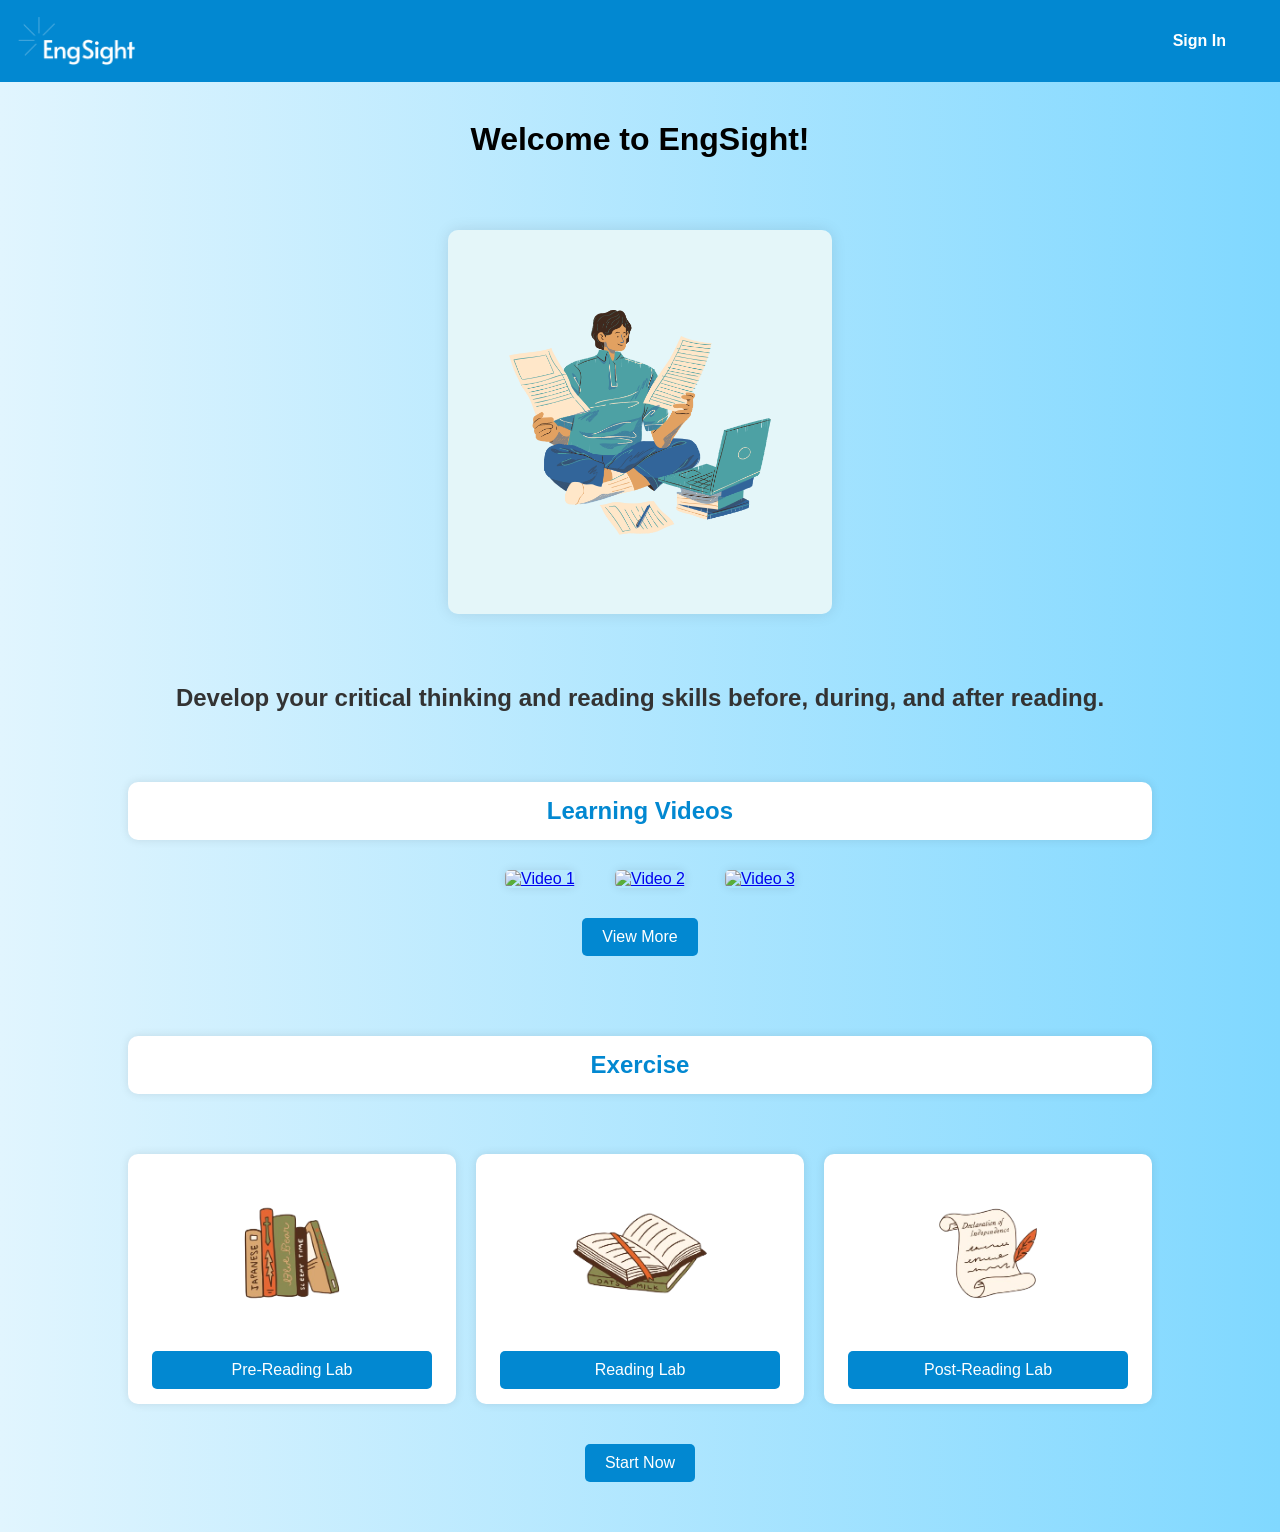
==== index.html @ 43cbd11d "done" ====
<!DOCTYPE html>
<html lang="en">
<head>
    <meta charset="UTF-8">
    <meta name="viewport" content="width=device-width, initial-scale=1.0">
    <title>Home - EngSight</title>
    <link rel="stylesheet" href="style.css">
</head>
<body>
    <nav>
        <img src="img/logo.png" alt="EngSight Logo" class="logo">
        <ul>
            <li><a href="login.html">Sign In</a></li>
        </ul>
    </nav>

    <div class="home-content">
        <h1>Welcome to EngSight!</h1>

        <div class="center-image">
            <img src="img/hom.png" alt="Main Image" class="small-img">
        </div>

        <p class="left-text">Develop your critical thinking and reading skills before, during, and after reading.</p>

        <h2 class="learning-videos-title">Learning Videos</h2>
        <div class="learning-videos">
            <div class="video-item">
                <a href="https://youtu.be/S_DfFaVkaqQ?si=sVds4JDy1cHnxOpL" target="_blank">
                    <img src="https://img.youtube.com/vi/S_DfFaVkaqQ/0.jpg" alt="Video 1">
                </a>
            </div>
            <div class="video-item">
                <a href="https://youtu.be/MNZO-dpyi2w?si=A8DGUYsQfSD5yvec" target="_blank">
                    <img src="https://img.youtube.com/vi/MNZO-dpyi2w/0.jpg" alt="Video 2">
                </a>
            </div>
            <div class="video-item">
                <a href="https://youtu.be/WP2fWsLNdQI?si=oj3CVP224Wdy1DVW" target="_blank">
                    <img src="https://img.youtube.com/vi/WP2fWsLNdQI/0.jpg" alt="Video 3">
                </a>
            </div>
        </div>

        <a href="all-videos.html" class="view-more">View More</a>

        <div class="exercise-title">
            Exercise
        </div>
        

        <div class="links">
            <div class="link-item" onclick="showDescription('pre-reading')">
                <img src="img/pre.png" alt="Pre-Reading Image">
                <a href="javascript:void(0)" class="link-button">Pre-Reading Lab</a>
            </div>
            <div class="link-item" onclick="showDescription('reading')">
                <img src="img/read.png" alt="Reading Lab Image">
                <a href="javascript:void(0)" class="link-button">Reading Lab</a>
            </div>
            <div class="link-item" onclick="showDescription('post-reading')">
                <img src="img/post.png" alt="Post-Reading Image">
                <a href="javascript:void(0)" class="link-button">Post-Reading Lab</a>
            </div>
        </div>

        <div class="description-container" id="description-container">
        </div>

        <button class="start-now" onclick="startNow()">Start Now</button>
    </div>

    <script src="js/index.js"></script>
</body>
</html>
---- style.css ----
body {
    font-family: Arial, sans-serif;
    background: linear-gradient(to right, #e1f5fe, #80d8ff);
    margin: 0;
    padding: 0;
}

nav {
    background-color: #0288d1;
    color: #fff;
    padding: 1em;
    position: fixed;
    top: 0;
    left: 0;
    width: 100%;
    z-index: 10;
    display: flex;
    justify-content: space-between;
    align-items: center;
}

nav img.logo {
    height: 50px;
    margin-right: auto;
}

nav ul {
    list-style: none;
    margin: 0;
    padding: 0;
    display: flex;
    justify-content: flex-end;
    margin-left: auto;
}

nav ul li {
    margin: 0 0.5em;
}

nav ul li a {
    color: #fff;
    text-decoration: none;
    font-weight: bold;
    padding-right: 30px;
}

.no-signin nav ul li a[href="login.html"] {
    display: none;
}

.home-content {
    text-align: center;
    margin-top: 100px;
}

.home-content p {
    font-size: 1.5em;
    font-weight: bold;
    color: #333333;
    margin: 20px auto;
    max-width: 80%;
}

.home-content {
    display: flex;
    flex-direction: column;
    align-items: center;
}

.main-layout {
    display: flex;
    align-items: center;
    justify-content: flex-start;
}

.left-text {
    margin-right: 20px;
}

.center-image {
    margin-left: auto;
}

.home-box-container {
    display: flex;
    flex-wrap: wrap;
    justify-content: space-between;
    gap: 10px;
    padding: 0 10px;
    box-sizing: border-box;
}

.home-box {
    flex: 1 1 calc(33.33% - 10px);
    box-sizing: border-box;
    margin-bottom: 10px;
    min-width: 250px;
}

.center-image {
    margin: 50px auto;
}

.center-image img.small-img {
    width: 30%;
    margin: 0 auto;
    display: block;
    border-radius: 10px;
    box-shadow: 0 0 15px rgba(0, 0, 0, 0.1);
}

.left-text {
    display: inline-block;
    vertical-align: top;
    margin-right: 20px;
}

.home-content .links {
    display: grid;
    grid-template-columns: 1fr 1fr 1fr;
    gap: 20px;
    justify-items: center;
    margin: 40px auto;
    width: 80%;
}

.link-item {
    background-color: #ffffff;
    padding: 15px;
    border-radius: 10px;
    box-shadow: 0 0 10px rgba(0, 0, 0, 0.1);
    text-align: center;
    width: 100%;
    max-width: 100%;
    cursor: pointer;
}

.link-item img {
    width: 100%;
    height: auto;
    margin-bottom: 10px;
}

.link-button {
    display: block;
    padding: 10px;
    background-color: #0288d1;
    color: #fff;
    text-decoration: none;
    border-radius: 5px;
    text-align: center;
    width: 100%;
    max-width: 280px;
    margin: 0 auto;
    font-size: 16px;
}

.description-container {
    margin: 20px auto;
    padding: 20px;
    background-color: #ffffff;
    border-radius: 10px;
    box-shadow: 0 0 10px rgba(0, 0, 0, 0.1);
    max-width: 800px;
    display: none;
}

.start-now {
    background-color: #0288d1;
    color: #fff;
    border: none;
    padding: 10px 20px;
    border-radius: 5px;
    font-size: 16px;
    margin-top: 0px;
    margin-bottom: 50px;
    cursor: pointer;
}

.start-now:hover {
    background-color: #0277bd;
    transform: scale(1.05);
    transition: transform 0.3s;
}

.content {
    width: 70%;
    margin: 80px auto;
    background-color: #fff;
    padding: 2em;
    box-shadow: 0 0 10px rgba(0, 0, 0, 0.1);
    border-radius: 10px;
}

.submission-tool textarea {
    width: 100%;
    max-width: 100%;
    min-width: 0;
}

.argument-item textarea {
    width: 100%;
    max-width: 100%;
}

.submission-tool {
    margin: 20px auto;
    width: 71.5%; 
    background: linear-gradient(180deg, #fff 50%, #f0f0f0 100%); 
    border-radius: 10px; 
    box-shadow: 0 8px 20px rgba(0, 0, 0, 0.2);
    padding: 20px;
    transition: background-color 0.3s;

}

.submission-tool textarea {
    width: 100%;
    height: 150px;
    border: 1px solid #ccc;
    border-radius: 5px;
    padding: 1px;
    font-size: 16px;
    resize: none;
}

.submission-tool button {
    background-color: #0288d1;
    color: #fff;
    border: none;
    border-radius: 5px;
    padding: 10px 20px;
    font-size: 16px; 
    margin-top: 10px;
    cursor: pointer;
    transition: background-color 0.3s;
}

.submission-tool button:hover {
    background: linear-gradient(180deg, #e0e0e0 50%, #fff 100%);
    transform: scale(1.05);
}

.login-container {
    display: flex;
    justify-content: center;
    align-items: center;
    height: 100vh;
    background-color: #e0f7fa;
}

.login-box {
    background-color: #fff;
    padding: 40px;
    border-radius: 10px;
    box-shadow: 0 0 15px rgba(0, 0, 0, 0.1);
    text-align: center;
    width: 100%;
    max-width: 400px;
}

h2 {
    margin-bottom: 20px;
    color: #0288d1;
}

form input[type="email"],
form input[type="password"] {
    width: 100%;
    padding: 10px;
    margin: 10px 0;
    border-radius: 5px;
    border: 1px solid #0288d1;
}

form button {
    width: 100%;
    padding: 10px;
    background-color: #0288d1;
    color: #fff;
    border: none;
    border-radius: 5px;
    cursor: pointer;
}

form button:hover {
    background-color: #0277bd;
}

form input:focus {
    border-color: #0277bd;
    outline: none;
}

.video-gallery {
    display: grid;
    grid-template-columns: repeat(5, 1fr);
    grid-gap: 20px;
    margin: 40px auto;
    max-width: 1200px;
    padding: 10px;
}

.video-item {
    width: 100%;
    height: auto;
}

.video-item img {
    width: 100%;
    height: auto;
    border-radius: 5px;
    transition: transform 0.3s ease;
}

.video-item img:hover {
    transform: scale(1.05);
}

.box-container {
    display: flex;
    flex-wrap: wrap;
    justify-content: center;
    gap: 16px;
}

.box {
    flex: 1 1 100%;
    max-width: 300px;
    margin: 8px;
}

.vocabulary-quiz {
    display: flex;
    flex-direction: column;
    align-items: center;
    width: 100%;
    max-width: 500px;
}

.drop-area, .drag-item {
    width: 100%;
    max-width: 300px;
    margin: 8px auto;
}

@media (max-width: 1024px) {
    nav ul li {
        margin: 0 0.5em;
    }
    .video-gallery {
        grid-template-columns: repeat(4, 1fr);
    }
}

@media (max-width: 768px) {
    .home-content p {
        font-size: 1.2em;
    }
    .center-image img.small-img {
        width: 50%;
    }
    .video-gallery {
        grid-template-columns: repeat(2, 1fr);
    }
    .main-layout {
        flex-direction: column;
    }

    .home-box-container {
        flex-direction: column;
        gap: 15px;
    }
    .home-box {
        flex: 1 1 calc(50% - 20px);
        width: 100%;
    }
    .link-item {
        padding: 10px;
        max-width: 90%;
        margin: 0 auto;
    }
    
    .vocabulary-quiz .drop-box,
    .vocabulary-quiz .draggable-answer {
        width: 100%;
        max-width: 90%;
        margin: 5px auto;
    }

    .quiz-wrapper {
        flex-direction: column;
    }
    .quiz-questions, .quiz-answers {
        width: 100%;
    }
    .answer {
        width: 100%;
    }
}

@media (max-width: 480px) {
    .home-content p {
        font-size: 1em;
    }
    .center-image img.small-img {
        width: 70%;
    }
    .video-gallery {
        grid-template-columns: repeat(1, 1fr);
    }

    nav {
        flex-direction: column;
        align-items: center;
    }
    nav ul {
        justify-content: center;
    }

    .home-box {
        flex: 1 1 100%;
    }

    .quiz-wrapper {
        flex-direction: column;
    }
    .quiz-questions, .quiz-answers {
        width: 100%;
    }
    .quiz-answers .answer-box {
        flex: 1 1 100%;
    }
}

@media (min-width: 540px) and (max-width: 768px) {
    .home-box {
        flex: 1 1 calc(50% - 10px); 
    }
}

* {
    box-sizing: border-box;
}

.learning-videos-title {
    background-color: #fff;
    padding: 15px 20px;
    border-radius: 10px;
    display: inline-block;
    margin: 50px auto 20px auto;
    box-shadow: 0 0 10px rgba(0, 0, 0, 0.1);
    text-align: center;
    width: 80%;
}

.learning-videos {
    margin: 0 auto;
    display: grid;
    grid-template-columns: repeat(3, 1fr);
    gap: 20px;
    max-width: 80%;
    justify-content: center;
}

.learning-videos img {
    width: 100%;
    border-radius: 10px;
    box-shadow: 0 0 10px rgba(0, 0, 0, 0.1);
}

.view-more {
    display: inline-block;
    margin-top: 20px;
    padding: 10px 20px;
    background-color: #0288d1;
    color: #fff;
    text-decoration: none;
    border-radius: 5px;
}

.view-more:hover {
    background-color: #0277bd;
    transform: scale(1.05);
    transition: transform 0.3s;
}

.all-videos-content {
    padding: 20px;
    text-align: center;
}

.video-gallery {
    display: flex;
    flex-wrap: wrap;
    justify-content: center;
    margin: 0 auto;
}

.video-item {
    margin: 10px;
}

.video-item img {
    width: 200px;
    height: auto;
    border-radius: 5px;
}

.video-gallery {
    display: grid;
    grid-template-columns: repeat(auto-fill, minmax(200px, 1fr));
    gap: 20px;
    justify-items: center;
}

.video-item img {
    width: 100%;
    height: auto;
    border-radius: 5px;
}

.exercise-title {
    background-color: #fff;
    padding: 15px 20px;
    border-radius: 10px;
    margin: 80px auto 20px auto;
    box-shadow: 0 0 10px rgba(0, 0, 0, 0.1);
    text-align: center;
    width: 80%;
    font-size: 24px;
    font-weight: bold;
    color: #0288d1;
}

.quiz-container {
    margin-bottom: 20px;
}

.quiz-item {
    margin-bottom: 10px;
}

.dropzone {
    width: 100%;
    max-width: 90%;
    height: auto;
    margin-top: 5px;
    padding: 10px;
    border: 2px dashed #ccc;
    text-align: center;
}

.answers {
    margin-top: 20px;
}

.answer {
    margin: 10px 0;
    padding: 10px;
    width: 100%;
    max-width: 90%;
    background-color: #f1f1f1;
    border: 1px solid #ccc;
    cursor: move;
}

.quiz-wrapper {
    display: flex;
    flex-wrap: wrap;
    justify-content: space-between;
    gap: 10px;
    box-sizing: border-box;
    flex-direction: column;
    padding: 20px;
}

answer-box {
    flex: 1;
    padding: 10px;
    box-sizing: border-box;
}

.answer-draggable {
    width: 100%;
    margin-bottom: 10px;
}

.quiz-questions {
    flex: 1 1 100%;
}

.quiz-questions, .quiz-answers {
    width: 100%;
    margin-bottom: 15px;
}

.quiz-answers {
    display: flex;
    flex-wrap: wrap;
    justify-content: space-between;
    gap: 10px;
    width: 100%;
}

.quiz-answers .answer-box {
    flex: 1 1 calc(50% - 10px);
    margin-bottom: 10px;
    box-sizing: border-box;
}

.article-section p {
    text-align: justify;
}

.full-article {
    margin-top: 20px;
    padding: 15px;
    background-color: #f9f9f9;
    border: 1px solid #ddd;
}

button {
    background-color: #007BFF;
    color: white;
    padding: 10px 20px;
    border: none;
    cursor: pointer;
    border-radius: 5px;
    transition: background-color 0.3s;
}

button:hover {
    background-color: #0056b3;
    transform: scale(1.05);
    transition: transform 0.3s;
}
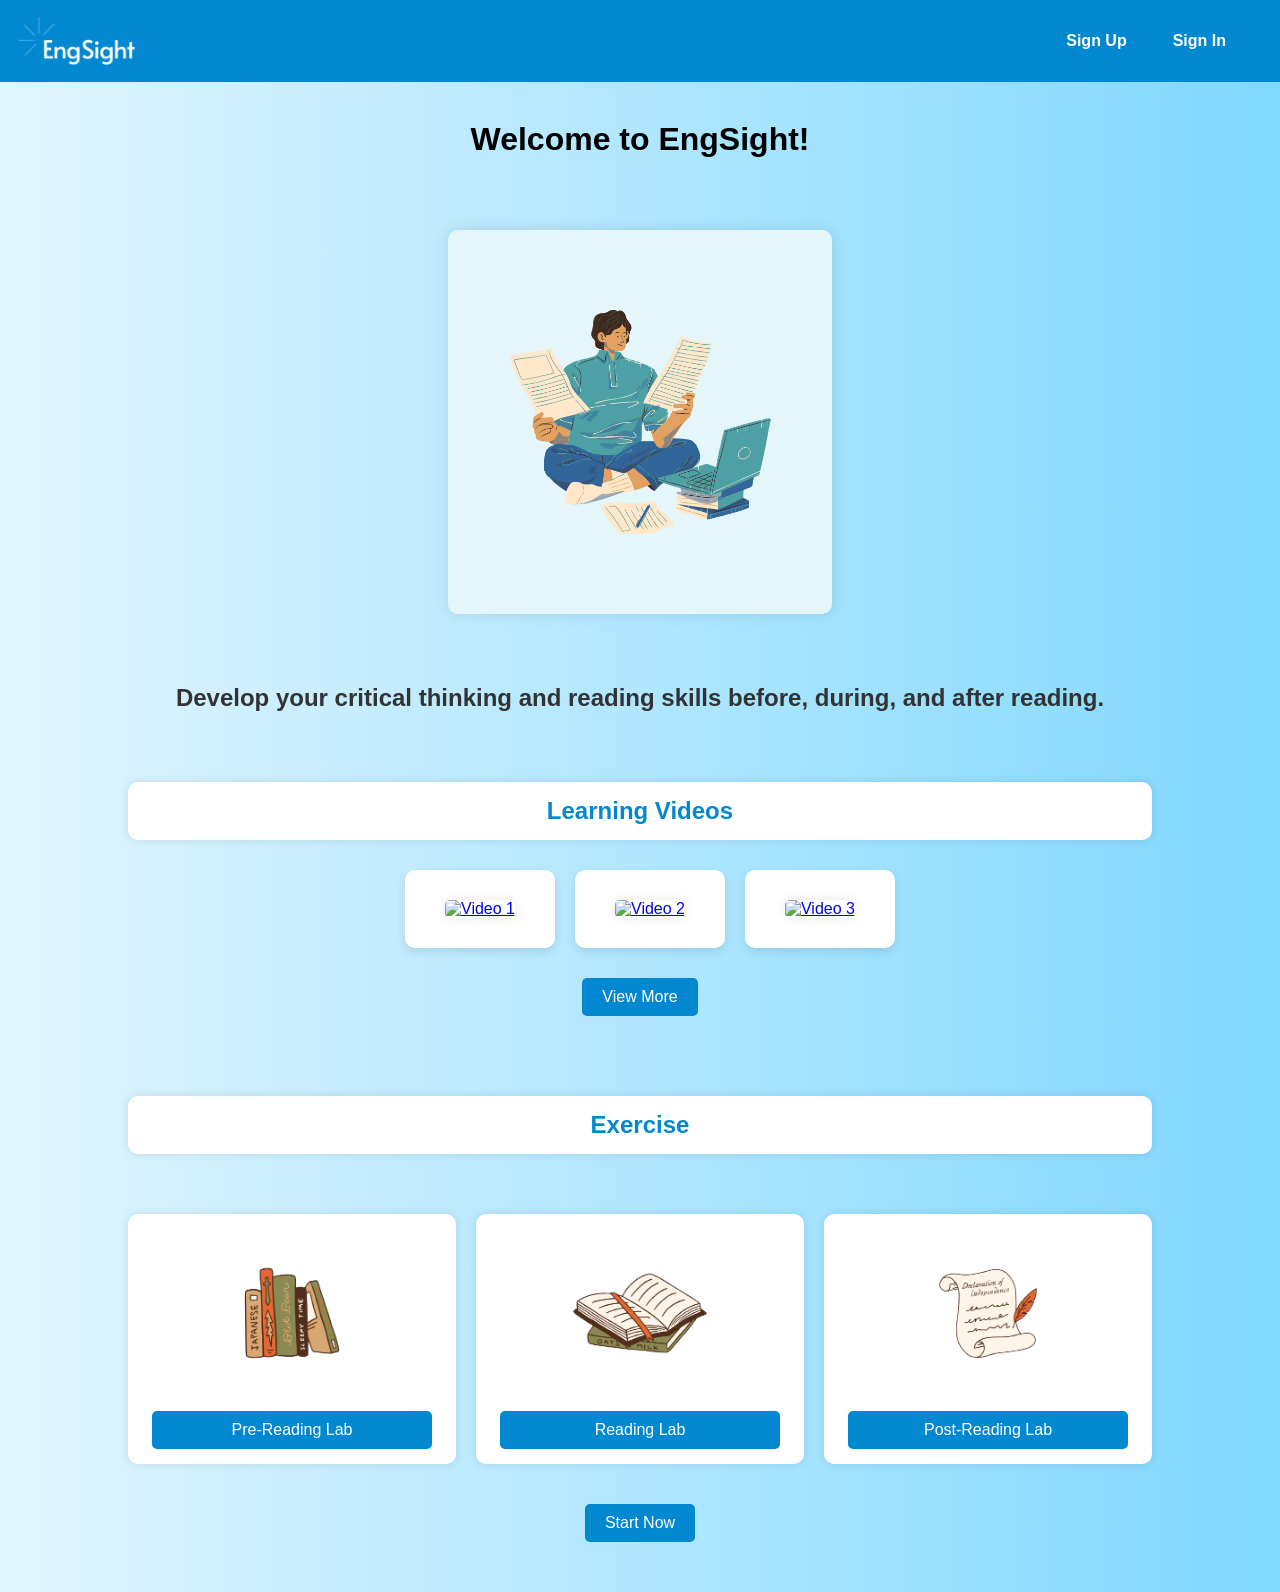
==== commit 4ad844dc: "fe only" ====
--- a/index.html
+++ b/index.html
@@ -10,7 +10,11 @@
     <nav>
         <img src="img/logo.png" alt="EngSight Logo" class="logo">
         <ul>
-            <li><a href="login.html">Sign In</a></li>
+            <li><a href="register.html">Sign Up</a></li> <!-- Tambahkan hidden jika ingin default sembunyi -->
+            <li><a href="login.html">Sign In</a></li> <!-- Tambahkan hidden jika ingin default sembunyi -->
+            <li class="profile-menu hidden">
+                <a href="profile.html" class="profile-link">Profile</a>
+            </li>
         </ul>
     </nav>
 
@@ -47,7 +51,6 @@
         <div class="exercise-title">
             Exercise
         </div>
-        
 
         <div class="links">
             <div class="link-item" onclick="showDescription('pre-reading')">
@@ -67,9 +70,9 @@
         <div class="description-container" id="description-container">
         </div>
 
-        <button class="start-now" onclick="startNow()">Start Now</button>
+        <button class="start-now" id="start-now">Start Now</button>
     </div>
 
-    <script src="js/index.js"></script>
+    <script src="js/script.js"></script>
 </body>
 </html>
--- a/style.css
+++ b/style.css
@@ -209,9 +209,16 @@
     background: linear-gradient(180deg, #fff 50%, #f0f0f0 100%); 
     border-radius: 10px; 
     box-shadow: 0 8px 20px rgba(0, 0, 0, 0.2);
-    padding: 20px;
+    padding: 30px;
     transition: background-color 0.3s;
 
+}
+
+.submission-tool h3 {
+    font-size: 24px;
+    color: #333333;
+    text-align: center;
+    margin-bottom: 20px;
 }
 
 .submission-tool textarea {
@@ -246,7 +253,7 @@
     justify-content: center;
     align-items: center;
     height: 100vh;
-    background-color: #e0f7fa;
+    background-color: linear-gradient(to right, #e1f5fe, #80d8ff);
 }
 
 .login-box {
@@ -259,6 +266,23 @@
     max-width: 400px;
 }
 
+/* Styling khusus untuk teks di halaman login */
+.login-box p {
+    font-size: 14px; /* Sesuaikan ukuran font agar sama dengan teks di halaman signup */
+    color: #000; /* Warna hitam untuk "Don’t have an account?" */
+}
+
+.login-box p a {
+    color: #0288d1; /* Warna biru untuk "Create new account" */
+    font-weight: bold;
+    text-decoration: none;
+}
+
+.login-box p a:hover {
+    text-decoration: underline;
+}
+
+
 h2 {
     margin-bottom: 20px;
     color: #0288d1;
@@ -278,9 +302,11 @@
     padding: 10px;
     background-color: #0288d1;
     color: #fff;
+    font-size: 16px;
     border: none;
-    border-radius: 5px;
+    border-radius: 4px;
     cursor: pointer;
+    margin-top: 20px;
 }
 
 form button:hover {
@@ -290,6 +316,77 @@
 form input:focus {
     border-color: #0277bd;
     outline: none;
+}
+
+body {
+    font-family: Arial, sans-serif;
+    background: linear-gradient(to right, #e1f5fe, #80d8ff);
+    margin: 0;
+    padding: 0;
+}
+
+/* Sign-up page wrapper for centering */
+.sign-up-page {
+    display: flex;
+    justify-content: center;
+    align-items: center;
+    height: 100vh; /* Full viewport height to center vertically */
+}
+
+.sign-up-container {
+    background-color: white;
+    padding: 40px;
+    border-radius: 8px;
+    box-shadow: 0 4px 8px rgba(0, 0, 0, 0.2);
+    width: 100%;
+    max-width: 400px;
+    text-align: center;
+}
+
+.sign-up-container h2 {
+    font-size: 24px;
+    color: #0288d1;
+    margin-bottom: 20px;
+}
+
+.sign-up-container input {
+    width: 100%;
+    padding: 10px;
+    margin: 10px 0;
+    font-size: 16px;
+    border: 1px solid #0288d1;
+    border-radius: 4px;
+}
+
+.sign-up-container button {
+    width: 100%;
+    padding: 10px;
+    background-color: #0288d1;
+    color: white;
+    font-size: 16px;
+    border: none;
+    border-radius: 4px;
+    cursor: pointer;
+    margin-top: 20px;
+}
+
+.sign-up-container button:hover {
+    background-color: #026fa1;
+}
+
+.sign-up-container p {
+    margin-top: 20px;
+    font-size: 14px;
+}
+
+.sign-up-container p a {
+    color: #0288d1;
+    text-decoration: none;
+    font-weight: bold;
+}
+
+.sign-up-container p a:hover {
+    text-decoration: underline;
 }
 
 .video-gallery {
@@ -520,6 +617,33 @@
     border-radius: 5px;
 }
 
+/* Style for learning video thumbnails */
+.learning-videos .video-item,
+.video-list iframe {
+    background-color: #ffffff; /* White background */
+    padding: 30px;            /* Space around the thumbnail */
+    border-radius: 10px;       /* Rounded corners */
+    box-shadow: 0 4px 10px rgba(0, 0, 0, 0.1); /* Light shadow */
+    margin: 10px;             /* Space between video boxes */
+    display: inline-block;
+}
+
+.learning-videos .video-item img {
+    border-radius: 5px;       /* Rounding corners for thumbnails */
+    width: 100%;              /* Make the image fill the container */
+}
+
+/* Optional: If the video-list on videos.html page needs similar styling */
+.video-list iframe {
+    border: 2px solid #0288d1;/* Border dengan warna biru */
+    border-radius: 8px;        /* Membuat sudut border melengkung */
+    padding: 10px;             /* Memberi jarak antara video dan border */
+    background-color: #ffffff; /* Warna latar belakang dalam border */
+    box-shadow: 0 4px 8px rgba(0, 0, 0, 0.1); /* Bayangan untuk efek dimensi */
+    display: inline-block;     /* Supaya tiap video tampil terpisah */
+    margin: 15px;              /* Memberi jarak antar video */
+}
+
 .exercise-title {
     background-color: #fff;
     padding: 15px 20px;
@@ -634,4 +758,414 @@
     background-color: #0056b3;
     transform: scale(1.05);
     transition: transform 0.3s;
-}+}
+
+/* Hide elements with the 'hidden' class */
+.hidden {
+    display: none !important;
+}
+
+.profile-menu {
+    position: relative;
+}
+
+.profile-menu .dropdown {
+    position: absolute;
+    top: 100%;
+    right: 0;
+    background-color: white;
+    border: 1px solid #ddd;
+    padding: 10px;
+    display: none;
+    z-index: 10;
+}
+
+.profile-menu .dropdown button {
+    background-color: red;
+    color: white;
+    border: none;
+    padding: 5px 10px;
+    cursor: pointer;
+}
+
+.profile-menu .dropdown.hidden {
+    display: none;
+}
+
+.profile-menu:hover .dropdown {
+    display: block;
+}
+
+
+/* Style untuk dropdown menu */
+.dropdown {
+    position: absolute;
+    top: 100%;
+    right: 0;
+    background-color: white;
+    border: 1px solid #ddd;
+    padding: 10px;
+    z-index: 10;
+    min-width: 100px;
+}
+
+/* Tampilkan dropdown ketika dropdown tidak tersembunyi */
+.dropdown:not(.hidden) {
+    display: block;
+}
+
+/* Style tombol Log Out */
+.dropdown button {
+    background-color: #f44336; /* Warna merah */
+    color: white;
+    border: none;
+    padding: 5px 10px;
+    cursor: pointer;
+    width: 100%;
+    text-align: left;
+}
+
+/* Hover effect untuk tombol Log Out */
+.dropdown button:hover {
+    background-color: #d32f2f;
+}
+
+.hidden {
+    display: none !important;
+}
+
+
+/* Profile Box Container */
+.profile-box {
+    background-color: #ffffff;
+    border: 1px solid #ddd;
+    border-radius: 10px;
+    padding: 20px;
+    margin-bottom: 20px;
+    box-shadow: 0px 4px 6px rgba(0, 0, 0, 0.1); /* Bayangan ringan */
+    width: 90%; /* Sesuaikan dengan layout */
+    max-width: 800px; /* Maksimal lebar box */
+    margin-left: auto; /* Tengah secara horizontal */
+    margin-right: auto;
+}
+
+/* Profile Info Centered */
+.profile-info-content {
+    display: flex;
+    flex-direction: column; /* Susun elemen secara vertikal */
+    align-items: center; /* Ratakan elemen secara horizontal */
+    justify-content: center; /* Ratakan elemen secara vertikal */
+    text-align: center; /* Pastikan teks di tengah */
+    gap: 10px; /* Jarak antar elemen */
+}
+
+.profile-info-content img {
+    margin-bottom: 20px; /* Tambahkan jarak di bawah foto profil */
+}
+
+.profile-info-content p {
+    margin: 5px 0; /* Spasi antar paragraf */
+    color: #555; /* Warna teks lebih lembut */
+    font-size: 16px; /* Ukuran teks */
+}
+
+.profile-info-content p strong {
+    color: #333; /* Warna teks untuk label */
+}
+
+
+/* Styling untuk bagian dalam box */
+.profile-box h2 {
+    text-align: center;
+    color: #0288d1; /* Warna biru untuk judul */
+    margin-bottom: 30px;
+}
+
+.profile-box ul {
+    list-style: none;
+    padding: 0;
+    margin: 0;
+}
+
+.profile-box ul li {
+    padding: 8px 0;
+    border-bottom: 1px solid #ddd;
+}
+
+.profile-box ul li:last-child {
+    border-bottom: none;
+}
+
+.profile-box th, .profile-box td {
+    padding: 10px;
+    text-align: left;
+}
+
+.profile-box thead {
+    background-color: #f4f4f4;
+}
+
+/* Profile Picture Style */
+.profile-info img {
+    display: block;
+    margin: 0 auto 10px;
+    width: 120px;
+    height: 120px;
+    border-radius: 50%; /* Bulat */
+    border: 2px solid #0288d1; /* Border biru */
+}
+
+/* Kontainer untuk hasil tes */
+.test-cards {
+    display: flex;
+    flex-wrap: wrap;
+    gap: 20px; /* Jarak antar kartu */
+    justify-content: center; /* Rata tengah */
+}
+
+/* Kartu hasil tes */
+.test-card {
+    display: flex;
+    flex-direction: column; /* Lingkaran di atas, konten di bawah */
+    align-items: center;
+    background-color: #ffffff;
+    border-radius: 15px;
+    box-shadow: 0px 4px 8px rgba(0, 0, 0, 0.1);
+    padding: 15px;
+    width: 200px; /* Ukuran tetap */
+    text-align: center;
+    transition: transform 0.2s ease, box-shadow 0.2s ease;
+}
+
+/* Hover pada kartu */
+.test-card:hover {
+    transform: translateY(-5px);
+    box-shadow: 0px 8px 15px rgba(0, 0, 0, 0.2);
+}
+
+/* Progress Ring (Lingkaran) */
+.progress-ring {
+    position: relative;
+    width: 120px;
+    height: 120px;
+    border-radius: 50%;
+    background: conic-gradient(
+        var(--progress-color) calc(var(--score) * 1%), 
+        #e0e0e0 0%
+    );
+    display: flex;
+    justify-content: center;
+    align-items: center;
+    margin-bottom: 10px;
+}
+
+/* Teks Skor di Tengah */
+.score-text {
+    position: absolute;
+    font-size: 24px;
+    font-weight: bold;
+    color: #333;
+}
+
+/* Kartu hasil tes */
+.test-content h3 {
+    font-size: 18px;
+    margin-bottom: 10px;
+    color: #0288d1;
+}
+
+.test-content p {
+    font-size: 14px;
+    margin: 5px 0;
+    color: #555;
+}
+
+.test-content p strong {
+    color: #333;
+}
+
+/* Warna dinamis untuk progress lingkaran */
+.progress-ring.high-score {
+    --progress-color: #4caf50; /* Hijau untuk skor tinggi (90-100) */
+}
+
+.progress-ring.medium-score {
+    --progress-color: #ff9800; /* Oranye untuk skor menengah (70-89) */
+}
+
+.progress-ring.low-score {
+    --progress-color: #f44336; /* Merah untuk skor rendah (<70) */
+}
+
+#test-results {
+    scroll-margin-top: 100px; /* Memberikan ruang ekstra saat menggulir */
+}
+
+
+/* Learning Videos Progress Section */
+.progress-category {
+    margin-bottom: 20px;
+    text-align: center;
+}
+
+.progress-category h3 {
+    font-size: 18px;
+    color: #000;
+    margin-bottom: 10px;
+}
+
+.progress-bar-container {
+    background-color: #e0e0e0;
+    border-radius: 10px;
+    width: 90%;
+    max-width: 500px;
+    margin: 0 auto;
+    height: 20px;
+    overflow: hidden;
+    box-shadow: inset 0 2px 5px rgba(0, 0, 0, 0.1);
+}
+
+.progress-bar {
+    height: 100%;
+    transition: width 0.3s ease, background-color 0.3s ease;
+}
+
+/* Warna progress bar */
+.progress-bar.green {
+    background-color: #4caf50; /* Hijau untuk >=90% */
+}
+
+.progress-bar.orange {
+    background-color: #ff9800; /* Oranye untuk >=70% */
+}
+
+.progress-bar.red {
+    background-color: #f44336; /* Merah untuk <70% */
+}
+
+.progress-category p {
+    margin-top: 5px;
+    font-size: 14px;
+    color: #555;
+}
+
+
+/* Calendar Container */
+#calendar-container {
+    display: flex;
+    justify-content: center;
+    align-items: center;
+    flex-wrap: wrap;
+    padding: 20px;
+}
+
+#calendar {
+    display: grid;
+    grid-template-columns: repeat(7, 1fr); /* 7 kolom untuk hari */
+    gap: 10px;
+    max-width: 500px;
+}
+
+#calendar div {
+    display: flex;
+    justify-content: center;
+    align-items: center;
+    width: 50px;
+    height: 50px;
+    background-color: #f4f4f4;
+    border: 1px solid #ddd;
+    border-radius: 5px;
+    cursor: pointer;
+    font-size: 14px;
+    transition: background-color 0.3s ease;
+}
+
+#calendar div:hover {
+    background-color: #e0f7fa;
+}
+
+#calendar div.selected {
+    background-color: #0288d1;
+    color: #fff;
+}
+
+/* Activity Log Details */
+#activity-log-details {
+    margin-top: 20px;
+    text-align: center;
+}
+
+#activity-log-details h3 {
+    color: #0288d1;
+    margin-bottom: 10px;
+}
+
+.hidden {
+    display: none;
+}
+
+
+/* Calendar Controls */
+#calendar-controls {
+    display: flex;
+    justify-content: center;
+    align-items: center;
+    margin-bottom: 20px;
+    gap: 10px;
+}
+
+#calendar-controls button {
+    background-color: #0288d1;
+    color: white;
+    border: none;
+    padding: 5px 10px;
+    border-radius: 5px;
+    cursor: pointer;
+    transition: background-color 0.3s ease;
+}
+
+#calendar-controls button:hover {
+    background-color: #0277bd;
+}
+
+#month-year {
+    font-weight: bold;
+    font-size: 16px;
+    color: #0288d1;
+    padding: 5px 15px; /* Padding untuk jarak dalam */
+    border: 1px solid #ddd; /* Border agar terlihat seperti kotak */
+    border-radius: 5px; /* Membuat sudut melengkung */
+    background-color: #ffffff; /* Latar belakang putih */
+    box-shadow: 0px 2px 4px rgba(0, 0, 0, 0.1); /* Tambahkan bayangan */
+    text-align: center; /* Agar teks di tengah */
+}
+
+/* Kotak tanggal dengan aktivitas */
+#calendar div.has-activity {
+    background-color: #d4edda; /* Warna hijau muda */
+    border: 1px solid #28a745; /* Border hijau */
+    color: #155724; /* Teks hijau gelap */
+    font-weight: bold; /* Teks tebal untuk penekanan */
+}
+
+#calendar div.has-activity:hover {
+    background-color: #c3e6cb; /* Warna hijau lebih gelap saat hover */
+}
+
+/* Logout Button Styling */
+button.logout {
+    display: block;
+    margin: 30px auto;
+    padding: 15px 30px;
+    font-size: 18px;
+    background-color: #d9534f;
+    color: white;
+    border: none;
+    border-radius: 8px;
+    cursor: pointer;
+}
+
+button.logout:hover {
+    background-color: #c9302c;
+}
+
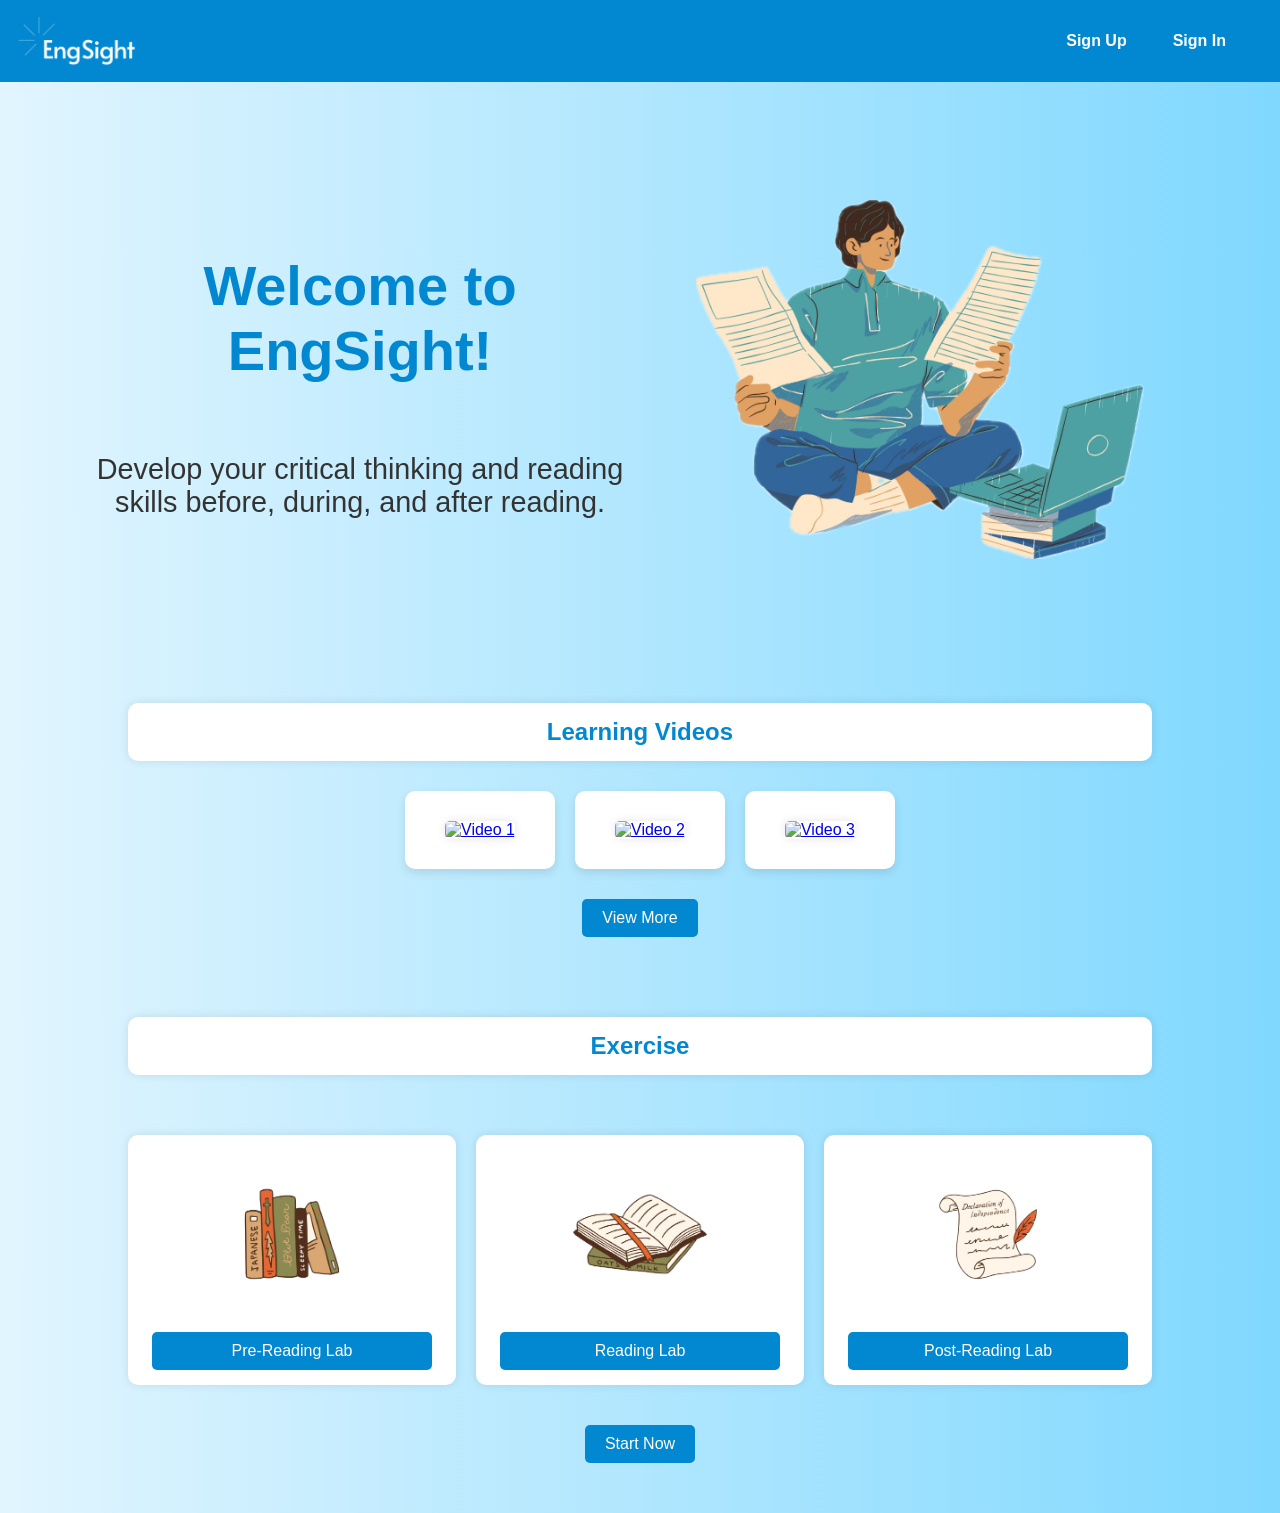
==== commit d2ba974d: "update homepage" ====
--- a/index.html
+++ b/index.html
@@ -18,14 +18,19 @@
         </ul>
     </nav>
 
+    
+    <div class="hero">
+        <div class="hero-text">
+            <h1>Welcome to EngSight!</h1>
+            <p>Develop your critical thinking and reading skills before, during, and after reading.</p>
+        </div>
+        <div class="hero-image">
+            <div class="image-palette">
+                <img src="img/hh.png" alt="Main Image">
+            </div>
+        </div>
+    </div>
     <div class="home-content">
-        <h1>Welcome to EngSight!</h1>
-
-        <div class="center-image">
-            <img src="img/hom.png" alt="Main Image" class="small-img">
-        </div>
-
-        <p class="left-text">Develop your critical thinking and reading skills before, during, and after reading.</p>
 
         <h2 class="learning-videos-title">Learning Videos</h2>
         <div class="learning-videos">
--- a/style.css
+++ b/style.css
@@ -50,7 +50,7 @@
 
 .home-content {
     text-align: center;
-    margin-top: 100px;
+    margin-top: 10px;
 }
 
 .home-content p {
@@ -915,91 +915,108 @@
     border: 2px solid #0288d1; /* Border biru */
 }
 
-/* Kontainer untuk hasil tes */
+/* Container utama untuk test results */
+/* Container utama untuk test results */
+#test-results {
+    text-align: center; /* Untuk membuat judul di tengah */
+    margin-top: 20px;
+}
+
+/* Judul hasil tes */
+#test-results h2 {
+    margin-bottom: 20px; /* Tambahkan jarak antara judul dan kotak */
+    font-size: 24px; /* Ukuran font lebih besar untuk judul */
+    font-weight: bold;
+}
+
+/* Container untuk kartu hasil tes */
 .test-cards {
     display: flex;
-    flex-wrap: wrap;
-    gap: 20px; /* Jarak antar kartu */
-    justify-content: center; /* Rata tengah */
+    justify-content: center; /* Pusatkan kotak di tengah */
+    gap: 20px; /* Tambahkan jarak antar kotak */
+    flex-wrap: wrap; /* Agar responsif di layar kecil */
+    margin-top: 20px;
 }
 
 /* Kartu hasil tes */
 .test-card {
-    display: flex;
-    flex-direction: column; /* Lingkaran di atas, konten di bawah */
-    align-items: center;
-    background-color: #ffffff;
-    border-radius: 15px;
-    box-shadow: 0px 4px 8px rgba(0, 0, 0, 0.1);
-    padding: 15px;
-    width: 200px; /* Ukuran tetap */
-    text-align: center;
-    transition: transform 0.2s ease, box-shadow 0.2s ease;
-}
-
-/* Hover pada kartu */
+    flex: 0 1 300px; /* Lebar tetap untuk setiap kartu */
+    background: #fff;
+    border: 1px solid #ddd;
+    border-radius: 10px;
+    padding: 20px;
+    text-align: center;
+    transition: transform 0.3s, box-shadow 0.3s;
+}
+
 .test-card:hover {
     transform: translateY(-5px);
-    box-shadow: 0px 8px 15px rgba(0, 0, 0, 0.2);
-}
-
-/* Progress Ring (Lingkaran) */
+    box-shadow: 0 8px 15px rgba(0, 0, 0, 0.2);
+}
+
+/* Lingkaran progress */
 .progress-ring {
-    position: relative;
-    width: 120px;
-    height: 120px;
+    width: 100px;
+    height: 100px;
     border-radius: 50%;
-    background: conic-gradient(
-        var(--progress-color) calc(var(--score) * 1%), 
-        #e0e0e0 0%
-    );
+    border: 10px solid transparent;
     display: flex;
     justify-content: center;
     align-items: center;
-    margin-bottom: 10px;
-}
-
-/* Teks Skor di Tengah */
-.score-text {
+    margin: 0 auto 15px;
+    position: relative;
+    background: #f3f3f3;
+}
+
+.progress-ring.green {
+    border-color: #4caf50; /* Hijau untuk skor tinggi */
+}
+
+.progress-ring.orange {
+    border-color: #ff9800; /* Oranye untuk skor sedang */
+}
+
+.progress-ring.red {
+    border-color: #f44336; /* Merah untuk skor rendah */
+}
+
+/* Teks skor di tengah lingkaran */
+.progress-ring .score-text {
     position: absolute;
-    font-size: 24px;
+    font-size: 18px;
     font-weight: bold;
     color: #333;
 }
 
-/* Kartu hasil tes */
-.test-content h3 {
+/* Judul hasil tes */
+.test-card h3 {
     font-size: 18px;
     margin-bottom: 10px;
-    color: #0288d1;
-}
-
-.test-content p {
+    color: #333;
+    text-transform: capitalize;
+}
+
+/* Tanggal hasil tes */
+.test-card p {
     font-size: 14px;
-    margin: 5px 0;
-    color: #555;
-}
-
-.test-content p strong {
-    color: #333;
-}
-
-/* Warna dinamis untuk progress lingkaran */
-.progress-ring.high-score {
-    --progress-color: #4caf50; /* Hijau untuk skor tinggi (90-100) */
-}
-
-.progress-ring.medium-score {
-    --progress-color: #ff9800; /* Oranye untuk skor menengah (70-89) */
-}
-
-.progress-ring.low-score {
-    --progress-color: #f44336; /* Merah untuk skor rendah (<70) */
-}
-
-#test-results {
-    scroll-margin-top: 100px; /* Memberikan ruang ekstra saat menggulir */
-}
+    color: #666;
+}
+
+/* Media query untuk layar kecil */
+@media (max-width: 768px) {
+    .test-cards {
+        flex-direction: column; /* Susun kotak secara vertikal */
+        align-items: center; /* Pusatkan kotak */
+    }
+
+    .test-card {
+        flex: 1 1 90%; /* Lebar penuh di layar kecil */
+    }
+}
+
+  
+
+
 
 
 /* Learning Videos Progress Section */
@@ -1169,3 +1186,106 @@
     background-color: #c9302c;
 }
 
+
+
+/* Hero Section */
+.hero {
+    display: flex;
+    align-items: center;
+    justify-content: space-between;
+    padding: 80px;
+    background: linear-gradient(to right, #e1f5fe, #80d8ff);
+    margin-top: 120px;
+}
+
+.hero-text {
+    max-width: 50%;
+    color: #333;
+}
+
+.hero-text h1 {
+    font-size: 3.5rem;
+    color: #0288d1;
+    text-align: center;
+}
+
+.hero-text p {
+    font-size: 1.8rem;
+    margin-top: 70px;
+    text-align: center;
+}
+
+.hero-image {
+    position: relative;
+    max-width: 50%;
+    text-align: center;
+}
+
+.image-palette {
+    position: relative;
+}
+
+.image-palette::before {
+    content: '';
+    position: absolute;
+    top: -20px;
+    left: -20px;
+    width: 300px;
+    height: 300px;
+    background: rgba(255, 255, 255, 0.5);
+    border-radius: 50%;
+    z-index: -1;
+}
+
+.hero-image img {
+    max-width: 80%;
+    height: auto;
+    border-radius: 10px;
+}
+
+@media (max-width: 768px) {
+    .hero {
+        flex-direction: column;
+        padding: 40px;
+    }
+
+    .hero-text {
+        max-width: 90%;
+        text-align: center;
+    }
+
+    .hero-text h1 {
+        font-size: 2.5rem;
+    }
+
+    .hero-image {
+        margin: 20px 0;
+    }
+
+    .hero-text p {
+        font-size: 1.2rem;
+        margin-top: 20px;
+    }
+
+    .image-palette::before {
+        display: none; /* Hapus lingkaran dekorasi */
+    }
+}
+
+@media (max-width: 480px) {
+    .hero {
+        padding: 20px;
+    }
+
+    .hero-text h1 {
+        font-size: 2rem;
+    }
+
+    .hero-text p {
+        font-size: 1rem;
+    }
+
+    .hero-image {
+        margin: 15px 0;
+    }
+}
